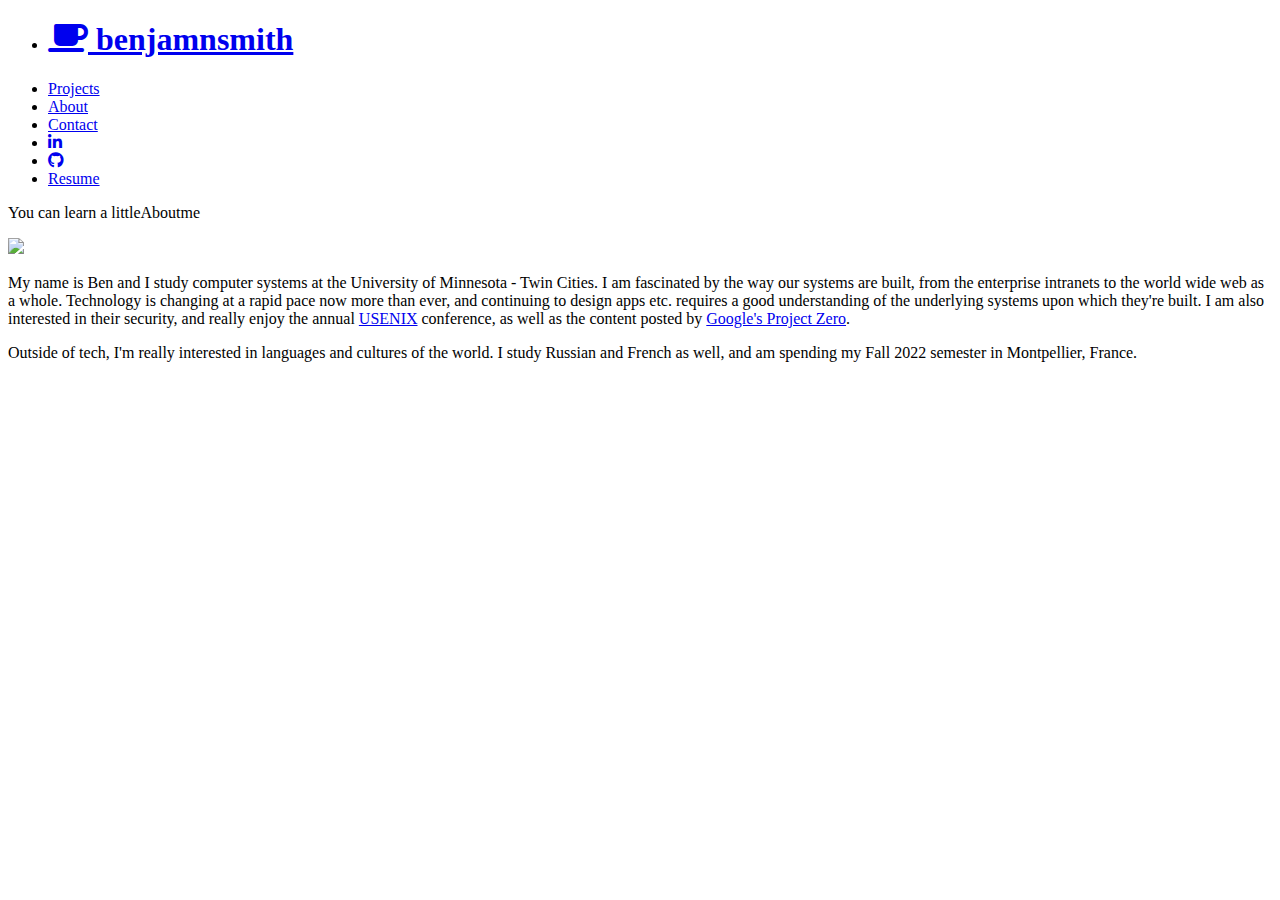
==== about.html @ 39bf7f7b "initial html files" ====
<!DOCTYPE html>
<html lang="en">

<head>
    <meta charset="UTF-8">
    <meta http-equiv="X-UA-Compatible" content="IE=edge">
    <meta name="viewport" content="width=device-width, initial-scale=1.0">
    <link rel="preconnect" href="https://fonts.googleapis.com" />
    <link rel="preconnect" href="https://fonts.gstatic.com" crossorigin />
    <link href="https://fonts.googleapis.com/css2?family=Oxygen&family=Oxygen+Mono&display=swap" rel="stylesheet" />
    <link href="https://cdnjs.cloudflare.com/ajax/libs/font-awesome/6.1.2/css/all.min.css" rel="stylesheet" />
    <link href="./css/about.css" rel="stylesheet">
    <title>About</title>
</head>

<body>
    <nav class="navbar">
        <ul>
            <li>
                <h1><a href='./index.html'> <span class="fa-solid fa-mug-saucer"></span> benjamnsmith</h1></a></span>
            <li><a href='./projects.html'>Projects</a></li>
            <li><a href='./about.html'>About</a></li>
            <li><a href='#contact'>Contact</a></li>
            <li><a href='https://www.linkedin.com/in/benjamnsmith' target="_blank"><span
                        class="fa-brands fa-linkedin-in" aria-hidden=true></span><span
                        class="sr-only">LinkedIn</span></a></li>
            <li><a href='https://github.com/benjamnsmith' target="_blank"><span class="fa-brands fa-github"
                        aria-hidden=true></span><span class="sr-only">GitHub</span></a></li>
            <li><a href='#'>Resume</a></li>
        </ul>
    </nav>

    <section id="intro">
        <p class="name">You can learn a little<span>About</span>me</p>
    </section>
    <div class="line"></div>
    <section id="content">
        <img src="./img/me.jpg" />
        <p class="about-1">My name is Ben and I study computer systems at the University of Minnesota - Twin Cities.
            I am fascinated by the way our systems are built, from the enterprise intranets to the world wide web as a
            whole.
            Technology is changing at a rapid pace now more than ever, and continuing to design apps etc. requires a
            good understanding of the underlying systems upon which they're built.
            I am also interested in their security, and really enjoy the annual <a
                href="https://www.usenix.org/publications/proceedings">USENIX</a> conference, as well as the
            content posted by <a href="https://googleprojectzero.blogspot.com/">Google's Project Zero</a>.</p>
        <p class="about-2"> Outside of tech, I'm really interested in languages
            and cultures of the world. I study Russian and French as well, and am spending my Fall 2022 semester in
            Montpellier, France.
        </p>

    </section>
</body>

</html>
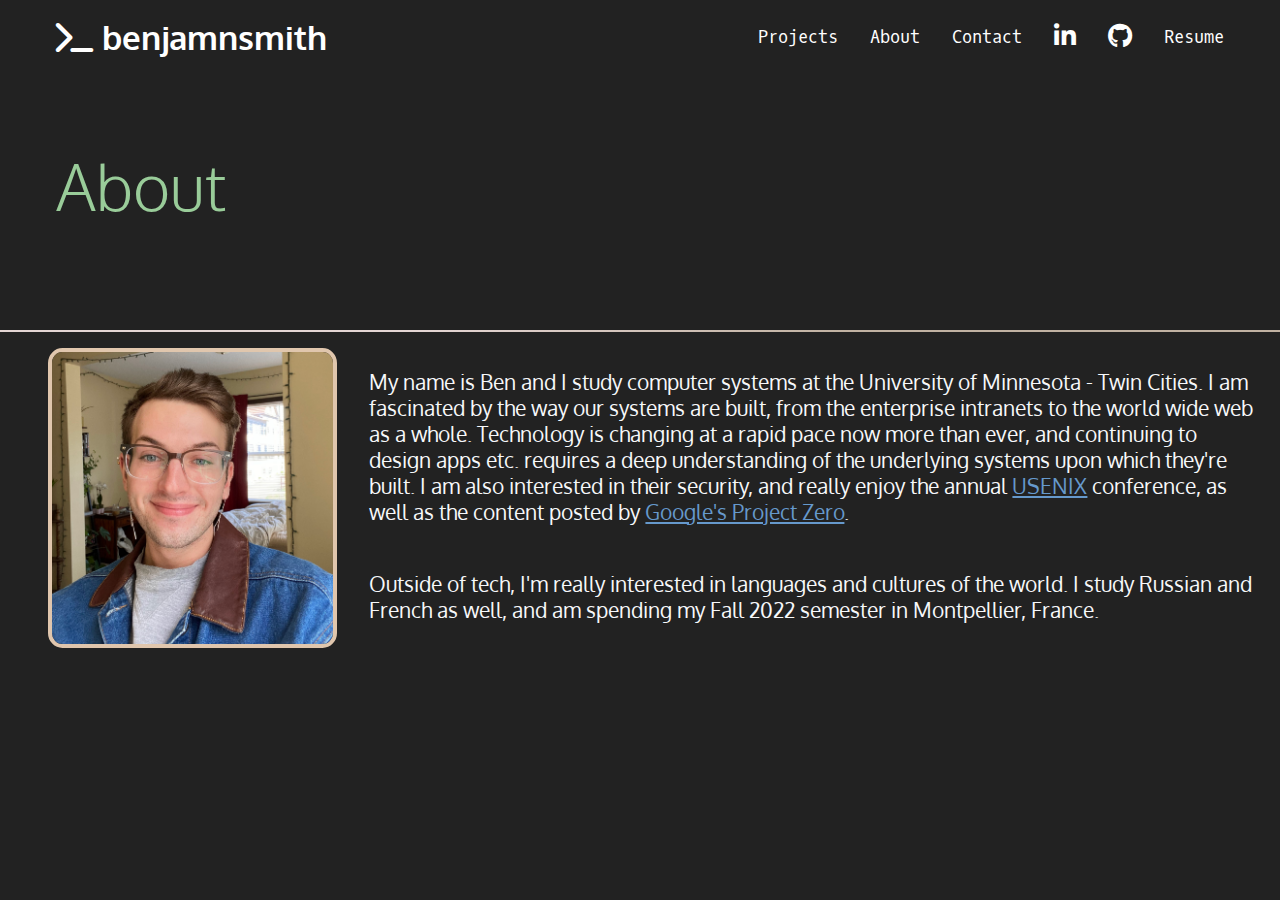
==== commit 5dab1091: "<about> updating styling for the about page" ====
--- a/about.html
+++ b/about.html
@@ -17,7 +17,7 @@
     <nav class="navbar">
         <ul>
             <li>
-                <h1><a href='./index.html'> <span class="fa-solid fa-mug-saucer"></span> benjamnsmith</h1></a></span>
+                <h1><a href='./index.html'> <span class="fa-solid fa-terminal"></span> benjamnsmith</h1></a></span>
             <li><a href='./projects.html'>Projects</a></li>
             <li><a href='./about.html'>About</a></li>
             <li><a href='#contact'>Contact</a></li>
@@ -31,7 +31,7 @@
     </nav>
 
     <section id="intro">
-        <p class="name">You can learn a little<span>About</span>me</p>
+        <p class="name"><span>About</span></p>
     </section>
     <div class="line"></div>
     <section id="content">
@@ -40,10 +40,10 @@
             I am fascinated by the way our systems are built, from the enterprise intranets to the world wide web as a
             whole.
             Technology is changing at a rapid pace now more than ever, and continuing to design apps etc. requires a
-            good understanding of the underlying systems upon which they're built.
+            deep understanding of the underlying systems upon which they're built.
             I am also interested in their security, and really enjoy the annual <a
-                href="https://www.usenix.org/publications/proceedings">USENIX</a> conference, as well as the
-            content posted by <a href="https://googleprojectzero.blogspot.com/">Google's Project Zero</a>.</p>
+                href="https://www.usenix.org/publications/proceedings" target="_blank">USENIX</a> conference, as well as the
+            content posted by <a href="https://googleprojectzero.blogspot.com/" target="_blank">Google's Project Zero</a>.</p>
         <p class="about-2"> Outside of tech, I'm really interested in languages
             and cultures of the world. I study Russian and French as well, and am spending my Fall 2022 semester in
             Montpellier, France.
--- a/css/about.css
+++ b/css/about.css
@@ -0,0 +1,247 @@
+:root {
+    --black: #222222;
+    --white: #f7f8fa;
+    --hillsgreen: #A3B2A4;
+    --balancegreen: #C3C6A8;
+    --chai: #EFDBB2;
+    --larbgai: #E0C6AD ;
+    --beige: #C1B2A2;
+    --pink: #E4D5D3 ;
+    --brown: #a64b2a;
+    --lightYellow: #ffcc66;
+    --lightRed: #f2777a;
+    --lightGreen: #99cc99;
+    --lightBlue: #6699cc;
+    --font-size: 1.3rem;
+    --mono: "Oxygen mono", monospace;
+    --sans: Oxygen, sans-serif;
+}
+
+
+/* border box model: https://css-tricks.com/box-sizing/ */
+
+html {
+    box-sizing: border-box;
+    
+}
+
+*,
+*::before,
+*::after {
+    box-sizing: inherit;
+}
+
+
+/* generic styles for the page */
+
+body {
+    padding: 0;
+    margin: 0;
+    font-family: var(--sans);
+    background-color: var(--black);
+    color: var(--white);
+    font-size: var(--font-size);
+}
+
+h1,
+h2,
+h3 {
+    margin: 0;
+}
+
+a {
+    color: var(--lightBlue);
+}
+
+a:hover {
+    color: var(--lightGreen);
+    text-decoration: none;
+}
+
+/* background styles */
+
+.line {
+    height: 2px;
+    background: linear-gradient(90deg, rgba(228,213,211,1) 33%, rgba(193,178,162,1) 66%);
+}
+
+.footer {
+    font-size: 1rem;
+}
+
+
+/* intro styles */
+
+#intro {
+    padding: 3rem 1rem 5rem 1rem;
+    max-width: 1200px;
+    margin: 0 auto;
+}
+
+#intro p {
+    font-size: 1rem;
+    line-height: 1.5;
+}
+
+#intro .name {
+    font-family: var(--mono);
+    font-size: 1rem;
+}
+
+.name span {
+    font-family: var(--sans);
+    font-size: 4rem;
+    color: var(--lightGreen);
+    display: block;
+    font-weight: 300;
+}
+
+#intro h2 {
+    font-size: 4rem;
+}
+
+/* projects section */
+
+#projects {
+    padding: 1rem 4rem;
+}
+
+#projects h4 {
+    margin: 0;
+    font-size: 1rem;
+    text-align: right;
+}
+
+#projects h3 {
+    text-align: right;
+}
+
+#latest-description {
+    font-size: 0.5rem;
+}
+/* contact section */
+
+#contact {
+    width: 400px;
+    text-align: center;
+    margin: 0 auto;
+    padding: 3rem 0;
+}
+
+#contact p:last-child {
+    margin-top: 3rem;
+}
+
+
+/* navigation */
+
+nav {
+    font-family: var(--mono);
+    font-size: 80%;
+    padding: 1rem;
+}
+
+nav h1 a {
+    font-family: var(--sans);
+}
+
+nav ul {
+    margin: 0;
+    padding: 0;
+    list-style-type: none;
+    display: flex;
+    flex-flow: row wrap;
+    justify-content: center;
+    align-items: center;
+    gap: 2rem;
+}
+
+nav li:first-child {
+    flex-basis: 100%;
+    text-align: center;
+}
+
+nav [class*="fa-"] {
+    font-size: 150%;
+}
+
+nav h1 [class*="fa-"] {
+    font-size: 100%;
+}
+
+nav a {
+    color: white;
+    text-decoration: none;
+    display: block;
+}
+
+nav a:hover,
+nav [class*="fa-"]:hover {
+    color: var(--lightGreen);
+}
+
+.button {
+    background-color: var(--magenta);
+    color: white;
+    padding: 0.5rem;
+    border-radius: 5px;
+}
+
+.button:hover {
+    color: white;
+    background-color: var(--hotmag);
+}
+
+
+/* footer section */
+
+footer {
+    text-align: center;
+}
+
+footer ul {
+    list-style-type: none;
+    padding: 0;
+    margin: 2rem 0;
+    display: flex;
+    flex-flow: row wrap;
+    justify-content: center;
+    gap: 3rem;
+    font-size: 3rem;
+}
+
+@media (min-width: 850px) {
+    nav {
+        max-width: 1200px;
+        margin: 0 auto;
+    }
+    nav li:first-child {
+        flex-basis: auto;
+        text-align: left;
+        margin-right: auto;
+    }
+}
+
+
+#content {
+    display: grid;
+    margin: 1rem;
+}
+
+#content img {
+    height: 300px;
+    grid-row: 1 / 3;
+    margin: 0 2rem;
+    border-radius: 5%;
+    border-style: solid;
+    border-color: var(--larbgai);
+    border-width: 0.25rem;
+}
+
+.about-1 {
+    grid-row: 1;
+}
+
+.about-2 {
+    grid-row: 2;
+}